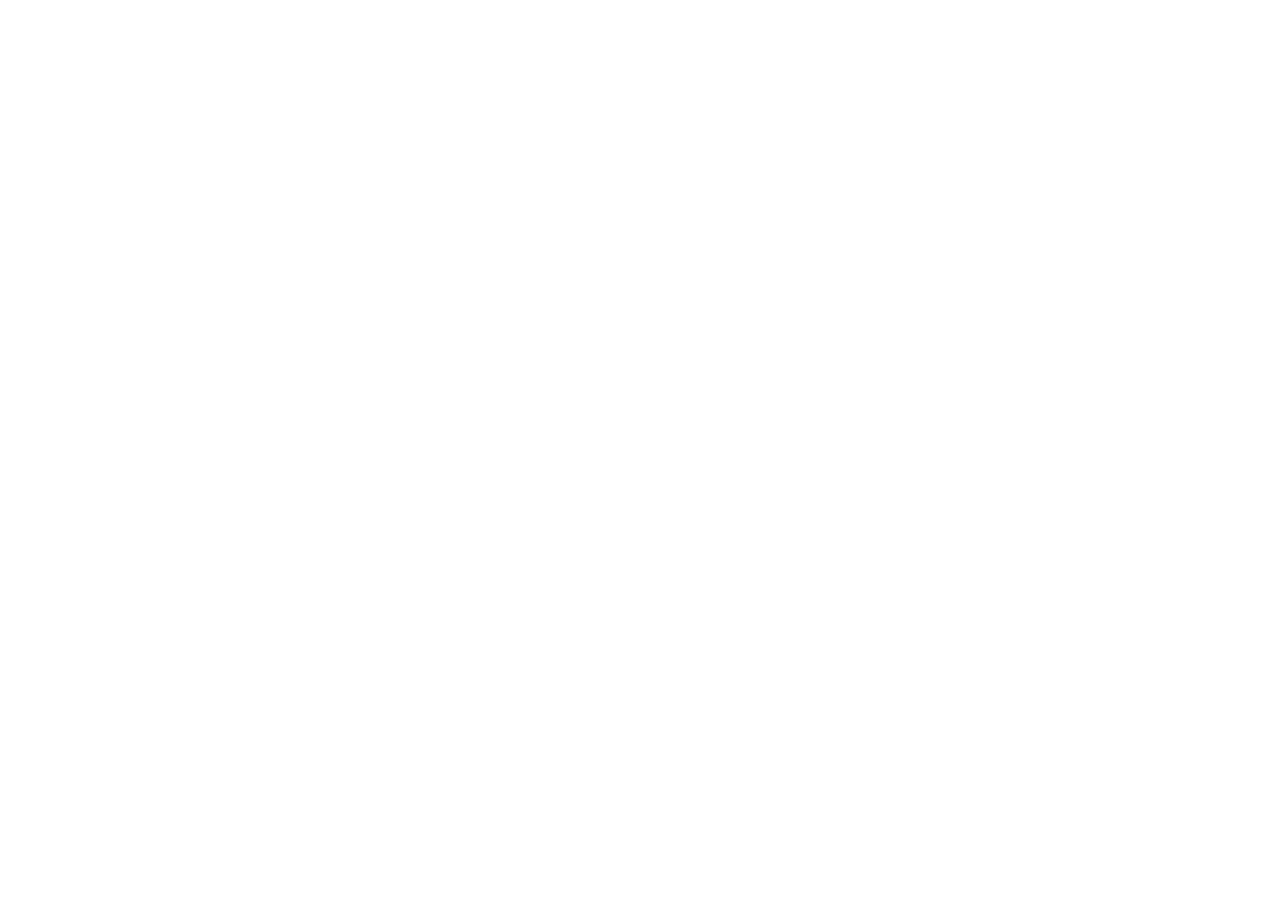
==== pages/single/index.html @ 4b237f2e "fix all site" ====
<!DOCTYPE html>
<html lang="en">
<head>
    <meta charset="UTF-8">
    <meta http-equiv="X-UA-Compatible" content="IE=edge">
    <meta name="viewport" content="width=device-width, initial-scale=1.0">
    <title>Document</title>
    <link rel="stylesheet" href="style.css">
    <link rel="stylesheet" href="../../assetes/css/normalize.css">
</head>
<body>
    
</body>
</html>
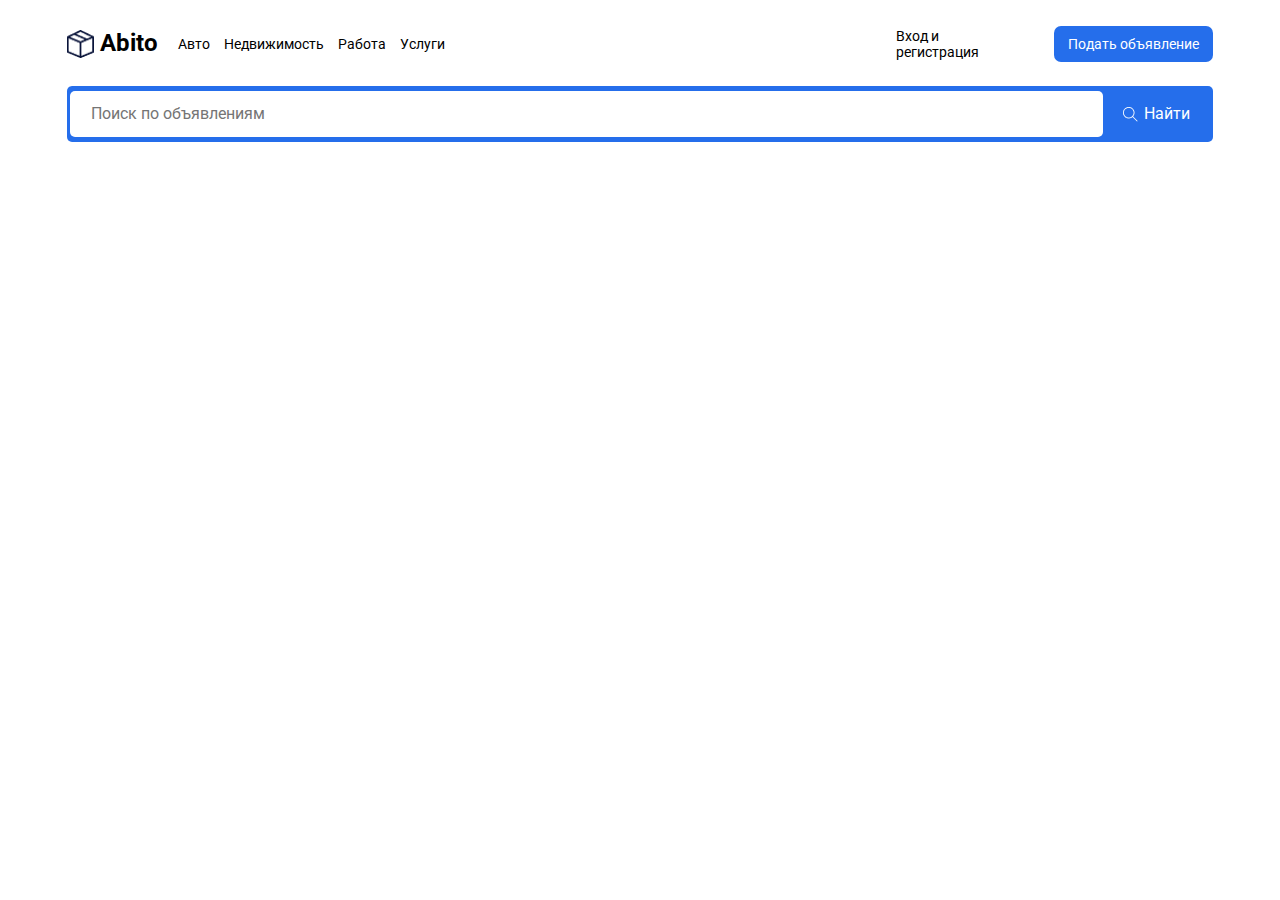
==== commit 3f85bfb5: "add header for single" ====
--- a/pages/single/index.html
+++ b/pages/single/index.html
@@ -1,6 +1,7 @@
 <!DOCTYPE html>
 <html lang="en">
 <head>
+    <link href="https://fonts.googleapis.com/css2?family=Montserrat:ital,wght@1,100&family=Roboto&display=swap" rel="stylesheet">
     <meta charset="UTF-8">
     <meta http-equiv="X-UA-Compatible" content="IE=edge">
     <meta name="viewport" content="width=device-width, initial-scale=1.0">
@@ -9,6 +10,29 @@
     <link rel="stylesheet" href="../../assetes/css/normalize.css">
 </head>
 <body>
-    
+    <div class="container">
+        <header class="header">
+            <div class="first__header">
+                <a href="#" class="logo">
+                    <img src="../../assetes/icons/box 1.png" alt="logo">
+                    <h2 class="title__header">Abito</h2>
+                </a>
+                <ol class="menu__header">
+                    <li class="item__header"><a href="#">Авто</a></li>
+                    <li class="item__header"><a href="#">Недвижимость</a></li>
+                    <li class="item__header"><a href="#">Работа</a></li>
+                    <li class="item__header"><a href="#">Услуги</a></li>
+                </ol>
+                <a href="#" class="registration__header">Вход и регистрация</a>
+                <button class="button__header">Подать объявление</button>
+            </div>
+            <div class="search">
+                <div class="search__main">
+                    <input type="text" placeholder="Поиск по объявлениям">
+                    <img src="../../assetes/icons/search 3.png" alt="bot" class="search__right">
+                    <p class="search__text">Найти</p>
+                </div>
+          </div>
+        </header>
 </body>
 </html>--- a/pages/single/style.css
+++ b/pages/single/style.css
@@ -0,0 +1,81 @@
+*{
+    font-family: Roboto;
+}
+.container{
+    max-width: 1146px;
+    margin: 0 auto;
+    margin-top: 20px;
+}
+ol{
+    list-style-type: none;
+}
+a{
+    text-decoration: none;
+    color: black
+}
+a:hover{
+    text-decoration: underline;
+}
+.logo{
+    display: flex;
+}
+.first__header{
+    display: flex;
+    align-items: center;
+}
+.title__header{
+    margin-top: 0px;
+    margin-bottom: 0px;
+    font-weight: bold;
+    margin-left: 6px;
+}
+.menu__header{
+    display: flex;
+    padding-left: 20px;
+}
+.item__header{
+    margin-right: 14px;
+    font-size: 14px;
+}
+.button__header{
+    font-size: 14px;
+    width: 161px;
+    height: 36px;
+    margin-left: 30px;
+    background-color: rgba(37, 110, 235, 1);
+    color:white;
+    border-radius: 7px;
+    border: none;
+}
+.registration__header{
+    font-size: 14px;
+    margin-left: 437px;
+}
+.search{
+    margin-top: 18px;
+}
+.search__main{
+    border-radius: 5px;
+    max-height: 50px;
+    background-color: rgba(37, 110, 235, 1);
+    padding: 3px;
+    display: flex;
+    justify-content: space-between;
+    align-items: center;
+}
+.search__main input{
+    border: 0;
+    border-radius: 5px;
+    width: 100%;
+    size: 14px;
+    padding: 14px 0 14px 21.45px;
+}
+.search__right{
+    margin-left: 20px;
+}
+.search__text{
+    margin-left: 6px;
+    margin-right: 20px;
+    color: white;
+    font-size: 16px;
+}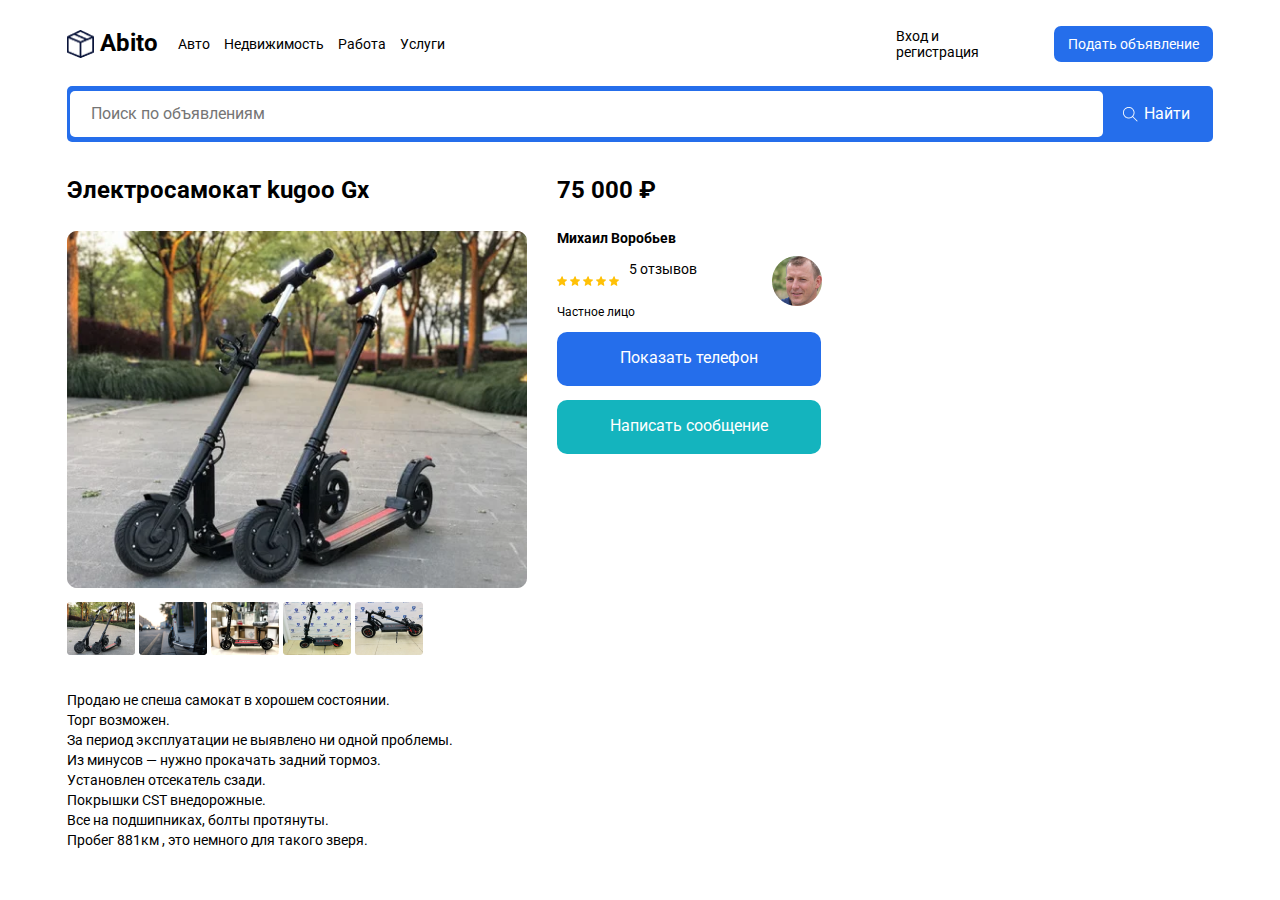
==== commit 45e8edc6: "add main for single" ====
--- a/pages/single/index.html
+++ b/pages/single/index.html
@@ -34,5 +34,40 @@
                 </div>
           </div>
         </header>
+        <main class="main">
+            <div class="first__main">
+                <h1 class="name__main">Электросамокат kugoo Gx</h1>
+                <img src="/assetes/images/Rectangle 3 (6).png" alt="samokat">
+                <div class="images__main">
+                    <img src="/assetes/images/Rectangle 4.png" alt="samokat">
+                    <img src="/assetes/images/Rectangle 5.png" alt="samokat">
+                    <img src="/assetes/images/Rectangle 6.png" alt="samokat">
+                    <img src="/assetes/images/Rectangle 7.png" alt="samokat">
+                    <img src="/assetes/images/Rectangle 8.png" alt="samokat">
+                </div>
+                <p class="about__main">Продаю не спеша самокат в хорошем состоянии. <br>
+                Торг возможен. <br>
+                За период эксплуатации не выявлено ни одной проблемы. <br>
+                Из минусов — нужно прокачать задний тормоз. <br>
+                Установлен отсекатель сзади. <br>
+                Покрышки CST внедорожные. <br>
+                Все на подшипниках, болты протянуты. <br>
+                Пробег 881км , это немного для такого зверя.</p>
+            </div>
+            <div class="sidebar">
+                <h1 class="name__sidebar">75 000 ₽</h1>
+                <p class="saller__sidebar">Михаил Воробьев</p>
+                <div class="review__sidebar">
+                    <img src="/assetes/icons/Frame 8.png" alt="stars" class="stars__sidebar">
+                    <p>5 отзывов</p>
+                    <img src="/assetes/images/Ellipse 1.png" alt="image" class="image__sidebar">
+                </div>
+                <p class="face__sidebar">Частное лицо</p>
+                <div class="button__sidebar">
+                    <button class="telephone__sidebar">Показать телефон</button>
+                    <button class="message__sidebar">Написать сообщение</button>
+                </div>
+            </div>
+        </main>
 </body>
 </html>--- a/pages/single/style.css
+++ b/pages/single/style.css
@@ -78,4 +78,73 @@
     margin-right: 20px;
     color: white;
     font-size: 16px;
+}
+.main{
+    display: flex;
+}
+.name__main{
+    margin-top: 35px;
+    font-size: 24px;
+}
+.main img{
+    margin-top: 10px;
+}
+.about__main{
+    margin-top: 30px;
+    font-size: 14px;
+    line-height: 20px;
+}
+.first__main{
+    margin-right: 30px;
+}
+.name__sidebar{
+    margin-top: 35px;
+    font-size: 24px;
+}
+.saller__sidebar{
+    font-size: 14px;
+    font-weight: bold;
+    margin-top: 25px;
+    margin-bottom: 0px;
+}
+.stars__sidebar{
+    margin-top: 0px;
+}
+.review__sidebar{
+    display: flex;
+    align-items:center;
+}
+.review__sidebar p{
+    margin-top: 0px;
+    font-size: 14px;
+    margin-left: 10px;
+}
+.image__sidebar{
+    margin-left: 75px;
+    margin-top: 0px;
+}
+.face__sidebar{
+    font-size: 12px;
+    margin-top: 0px;
+}
+.button__sidebar{
+    display: flex;
+    flex-direction: column;
+}
+.telephone__sidebar{
+    background-color: rgba(37, 110, 235, 1);
+    color: white;
+    border: 0px ;
+    height: 54px;
+    width: 264px;
+    border-radius: 10px;
+}
+.message__sidebar{
+    margin-top: 14px;
+    background-color: rgba(20, 180, 190, 1);
+    color: white;
+    border: 0px ;
+    height: 54px;
+    width: 264px;
+    border-radius: 10px;
 }